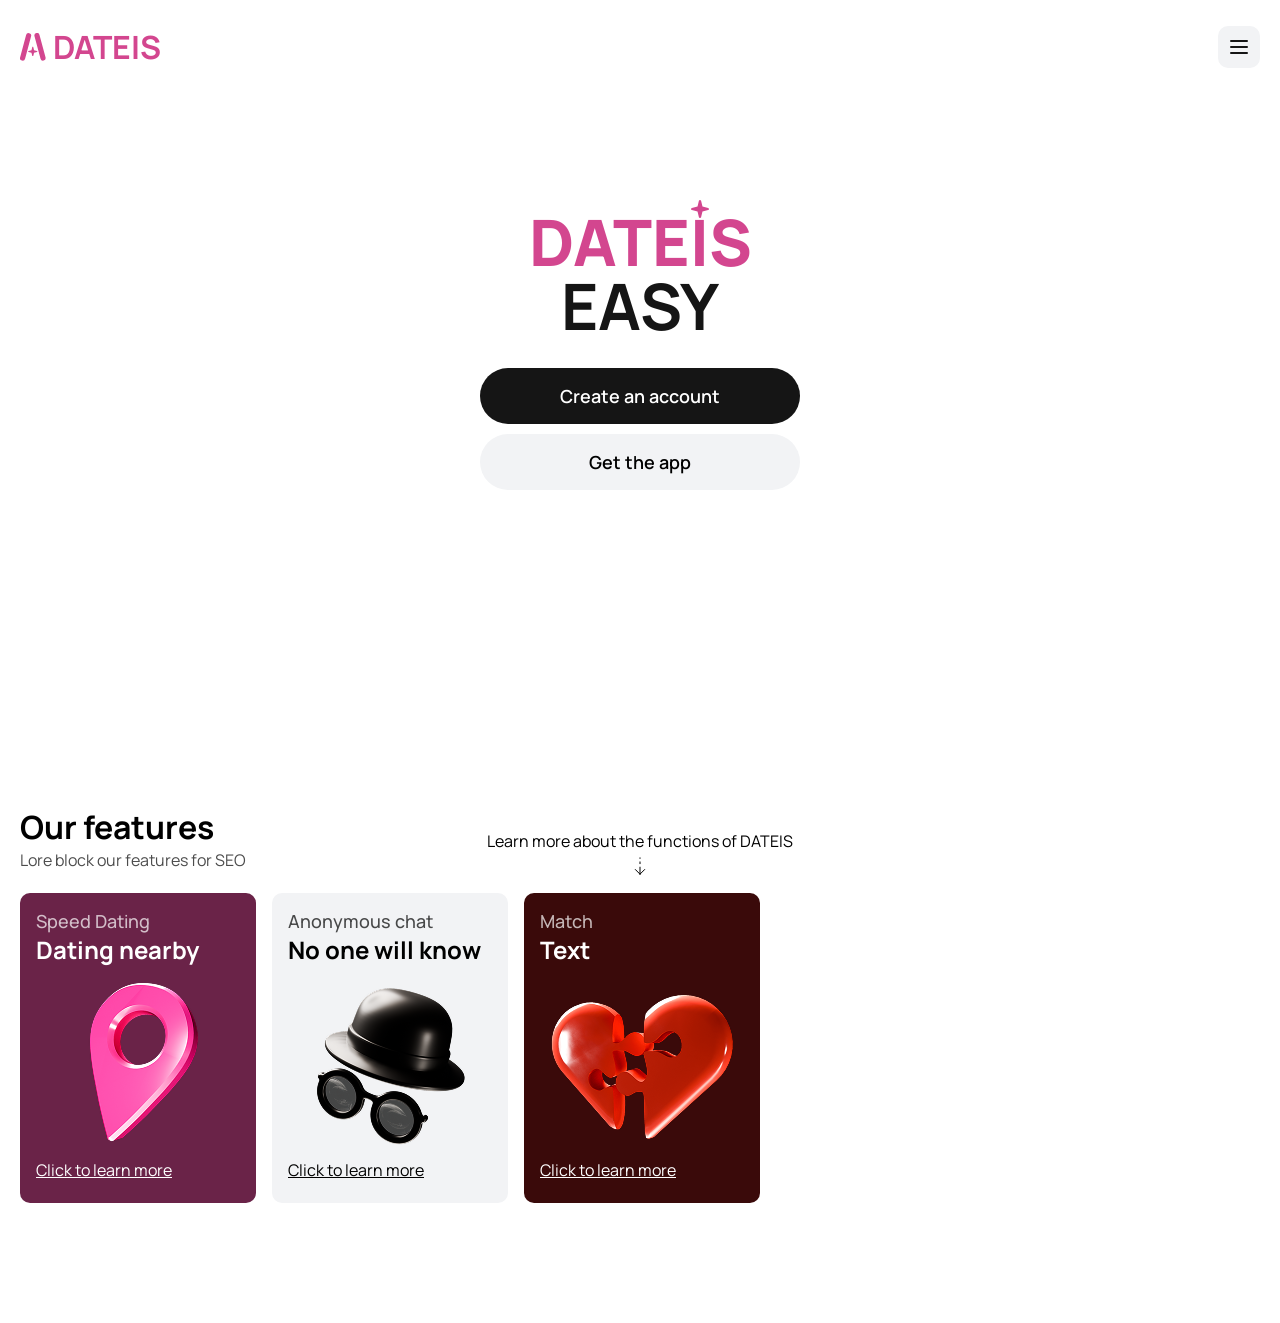
==== pr-preview/pr-1/index.html @ 0ae39d93 "deploy: c37355ca17e97cf9c4547670571e0a93aa40bb6c" ====
<!doctype html>
<html lang="en">
  <head>
    <meta charset="UTF-8" />
    <meta name="viewport" content="width=device-width, initial-scale=1.0" />
    <title>DATEIS</title>

    <style>
      *,
      *:after,
      *:before {
        box-sizing: border-box;
      }

      html,
      body {
        overflow-x: hidden;
      }

      header {
        position: absolute;
        top: 0;
        left: 0;
        width: 100vw;
      }

      .container {
        margin: 0 auto;
        width: 100%;
        max-width: calc(100% - 40px);
      }

      .header__inner {
        display: flex;
        align-items: center;
        justify-content: space-between;
        padding-top: 25px;
        padding-bottom: 25px;
      }

      p,
      a {
        margin: 0;
        text-decoration: none;
      }

      a.header--title {
        color: var(--primary);
        display: flex;
        align-items: center;
        gap: 7px;
        font-weight: 800;
        font-size: 2rem;
        text-transform: uppercase;
      }

      .header__burger {
        background: var(--third);
        width: 42px;
        height: 42px;
        border-radius: 10px;
        display: flex;
        align-items: center;
        justify-content: center;
      }

      .header__burger span {
        display: block;
        width: 18px;
        height: 2px;
        border-radius: 5px;
        background: var(--alternate);
        position: relative;
      }

      .header__burger span:after {
        position: absolute;
        content: "";
        top: -6px;
        width: 18px;
        height: 2px;
        border-radius: 5px;
        background: var(--alternate);
      }

      .header__burger span:before {
        position: absolute;
        content: "";
        top: 6px;
        width: 18px;
        height: 2px;
        border-radius: 5px;
        background: var(--alternate);
      }

      .intro__inner {
        padding-top: 210px;
      }

      h1 {
        color: var(--primary);
        font-size: 4rem;
        text-transform: uppercase;
        text-align: center;
        margin: 0;
        line-height: 1;
        font-weight: 800;
        position: relative;
        display: flex;
        flex-direction: column;
      }

      h1 span {
        color: var(--alternate);
        font-weight: 700;
      }

      h1 svg {
        position: absolute;
        top: -10px;
        right: calc(50% - 68.5px);
      }

      .link--primary,
      .link--secondary {
        width: 100%;
        height: 56px;
        border-radius: 60px;
        background: var(--alternate);
        color: var(--bg-color);
        display: flex;
        align-items: center;
        justify-content: center;
        font-size: 1.125rem;
        font-weight: 600;
        max-width: 320px;
        margin-left: auto;
        margin-right: auto;
      }

      .link--secondary {
        background: var(--third);
        color: var(--alternate-0);
        margin-top: 10px;
      }

      .cta--buttons {
        margin-top: 30px;
      }

      span.disappearing {
        color: var(--alternate-0);
        font-size: 1rem;
        position: fixed;
        display: flex;
        flex-direction: column;
        text-align: center;
        align-items: center;
        width: calc(100% - 40px);
        bottom: 20px;
        transition: 0.3s;
        opacity: 0;
        z-index: -20;
      }

      @media screen and (min-height: 580px) and (max-height: 800px) {
        span.disappearing {
          color: var(--alternate-0);
          font-size: 1rem;
          position: fixed;
          display: flex;
          flex-direction: column;
          text-align: center;
          align-items: center;
          width: calc(100% - 40px);
          bottom: 20px;
          transition: 0.3s;
          opacity: 1;
          z-index: 20;
        }
      }

      .features__inner {
        margin-top: 315px;
      }

      .features__inner h2 {
        margin: 0;
        font-weight: 700;
        color: var(--alternate-0);
        font-size: 2rem;
      }

      .section--subtitle {
        color: var(--alternate-0);
        opacity: 70%;
        font-size: 1rem;
      }

      ul.features--list {
        margin: 0;
        padding: 0;
        list-style: none;
        display: flex;
        gap: 16px;

        padding-bottom: 10px;
        margin-bottom: 110px;
        margin-top: 22px;
        overflow-x: scroll;
        margin-left: 20px;
        margin-right: 20px;
      }

      li.features--item {
        width: 236px;
        min-width: 236px;
        height: 310px;
        border-radius: 10px;
        background: var(--dark);
        padding: 16px;
        color: var(--bg-color);
      }

      li.features--item p {
        font-weight: 500;
        opacity: 70%;
        font-size: 1.125rem;
      }

      li.features--item h3 {
        font-weight: 700;
        font-size: 1.5rem;
        margin: 0;
      }

      li.features--item picture {
        margin: 0;
        padding: 0;
        height: 193px;
        max-height: 193px;
        min-height: 193px;
        display: block;
      }

      li.features--item picture img {
        margin-left: auto;
        margin-right: auto;
        display: block;
      }

      a.features--link {
        color: var(--bg-color);
        text-decoration: underline;
        font-size: 1rem;
      }

      li.features--item:nth-child(2) {
        background: var(--third);
        color: var(--alternate-0);
      }

      li.features--item:nth-child(3) {
        background: var(--dark-2);
        color: var(--bg-color);
      }

      li.features--item:nth-child(2) a.features--link {
        color: var(--alternate-0);
      }

      li.features--item:nth-child(2) picture {
        padding-top: 21px;
      }

      li.features--item:nth-child(3) picture {
        padding-top: 28px;
      }
    </style>

    <link rel="stylesheet" href="/styles/style.css" />
  </head>
  <body>
    <header>
      <div class="container">
        <div class="header__inner">
          <div class="header__logo">
            <a href="/" class="header--title">
              <svg
                xmlns="http://www.w3.org/2000/svg"
                width="26"
                height="28"
                fill="none"
              >
                <path
                  fill="#d3468f"
                  d="M19.494 1.915a2.583 2.583 0 0 0-4.99 1.338L20.52 25.71a2.583 2.583 0 0 0 4.99-1.337zM13.327 14.254l.72 2.932 2.931.72c.585.143.585.974 0 1.118l-2.931.72-.72 2.932c-.143.584-.975.584-1.119 0l-.72-2.932-2.931-.72c-.584-.143-.584-.974 0-1.118l2.932-.72.72-2.932c.143-.584.974-.584 1.118 0M.089 24.446a2.583 2.583 0 1 0 4.99 1.337l6.018-22.457a2.583 2.583 0 1 0-4.99-1.338z"
                />
              </svg>
              <b>Dateis</b>
            </a>
          </div>

          <div class="header__burger">
            <span></span>
          </div>
        </div>
      </div>
    </header>

    <main>
      <section class="section--intro">
        <div class="container">
          <div class="intro__inner">
            <h1>
              Dateis
              <span class="dynamic--word"> Easy </span>

              <svg
                xmlns="http://www.w3.org/2000/svg"
                width="18"
                height="18"
                fill="none"
              >
                <path
                  fill="#d3468f"
                  d="m10.083.849 1.393 5.678 5.676 1.394c1.13.277 1.13 1.887 0 2.166l-5.676 1.394-1.394 5.678c-.276 1.131-1.886 1.131-2.165 0L6.524 11.48.848 10.087C-.282 9.81-.282 8.2.848 7.92l5.676-1.394L7.917.849c.277-1.132 1.887-1.132 2.165 0"
                />
              </svg>
            </h1>

            <div class="cta--buttons">
              <a href="#" class="link--primary">Create an account</a>
              <a href="#" class="link--secondary">Get the app</a>
            </div>

            <span class="disappearing" id="disapText">
              Learn more about the functions of DATEIS
              <svg
                xmlns="http://www.w3.org/2000/svg"
                width="28"
                height="28"
                fill="none"
              >
                <g
                  stroke="#000"
                  stroke-linecap="round"
                  stroke-linejoin="round"
                  clip-path="url(#a)"
                >
                  <path
                    d="M14 5.833v.584m0 3.5v1.75m0 3.5v7M18.667 17.5 14 22.167M9.333 17.5 14 22.167"
                  />
                </g>
                <defs>
                  <clipPath id="a">
                    <path fill="#fff" d="M0 0h28v28H0z" />
                  </clipPath>
                </defs>
              </svg>
            </span>
          </div>
        </div>
      </section>

      <section class="section--features">
        <div class="container">
          <div class="features__inner">
            <h2 class="section--title">Our features</h2>
            <p class="section--subtitle">Lore block our features for SEO</p>
          </div>
        </div>

        <ul class="features--list">
          <li class="features--item">
            <p>Speed Dating</p>
            <h3>Dating nearby</h3>
            <picture>
              <source srcset="/img/point-1.webp" type="image/webp" />
              <img src="/img/point-1.png" alt="Loc alt" title="Loc title" />
            </picture>
            <a href="#" class="features--link">Click to learn more</a>
          </li>
          <li class="features--item">
            <p>Anonymous chat</p>
            <h3>No one will know</h3>
            <picture>
              <source srcset="/img/hat-1.webp" type="image/webp" />
              <img src="/img/hat-1.png" alt="Loc alt" title="Loc title" />
            </picture>
            <a href="#" class="features--link">Click to learn more</a>
          </li>
          <li class="features--item">
            <p>Match</p>
            <h3>Text</h3>
            <picture>
              <source srcset="/img/heart-1.webp" type="image/webp" />
              <img src="/img/heart-1.png" alt="Loc alt" title="Loc title" />
            </picture>
            <a href="#" class="features--link">Click to learn more</a>
          </li>
        </ul>
      </section>
    </main>

    <script src="/js/main.js" defer async></script>
  </body>
</html>
---- styles/style.css ----
:root {
  --bg-color: #ffffff;
  --primary: #d3468f;
  --alternate: #151515;
  --alternate-0: #000000;
  --third: #f2f3f5;
  --dark: #6a2348;
  --dark-2: #3a0a0a;
}

[data-theme="dark"] {
  --bg-color: #ffffff;
  --primary: #d3468f;
  --alternate: #151515;
  --third: #f2f3f5;
  --dark: #6a2348;
  --dark-2: #3a0a0a;
}

*,
*:after,
*:before {
  box-sizing: border-box;
}

@font-face {
  font-family: "Manrope";
  src: url(/fonts/Manrope-Regular.ttf);
  font-weight: 400;
  font-display: swap;
}

@font-face {
  font-family: "Manrope";
  src: url(/fonts/Manrope-ExtraBold.ttf);
  font-weight: 800;
  font-display: swap;
}

@font-face {
  font-family: "Manrope";
  src: url(/fonts/Manrope-Bold.ttf);
  font-weight: 700;
  font-display: swap;
}

@font-face {
  font-family: "Manrope";
  src: url(/fonts/Manrope-SemiBold.ttf);
  font-weight: 600;
  font-display: swap;
}

@font-face {
  font-family: "Manrope";
  src: url(/fonts/Manrope-Medium.ttf);
  font-weight: 500;
  font-display: swap;
}

body {
  margin: 0;
  font-family: "Manrope";
  font-weight: 400;
  color: var(--primary);
}

a {
  font-family: "Manrope";
}

span.disappearing svg {
  animation: swipe 1.5s ease-in infinite;
}

@keyframes swipe {
  0% {
    transform: translateY(0px);
  }
  37.5% {
    transform: translateY(7px);
  }
  75% {
    transform: translateY(0px);
  }
}
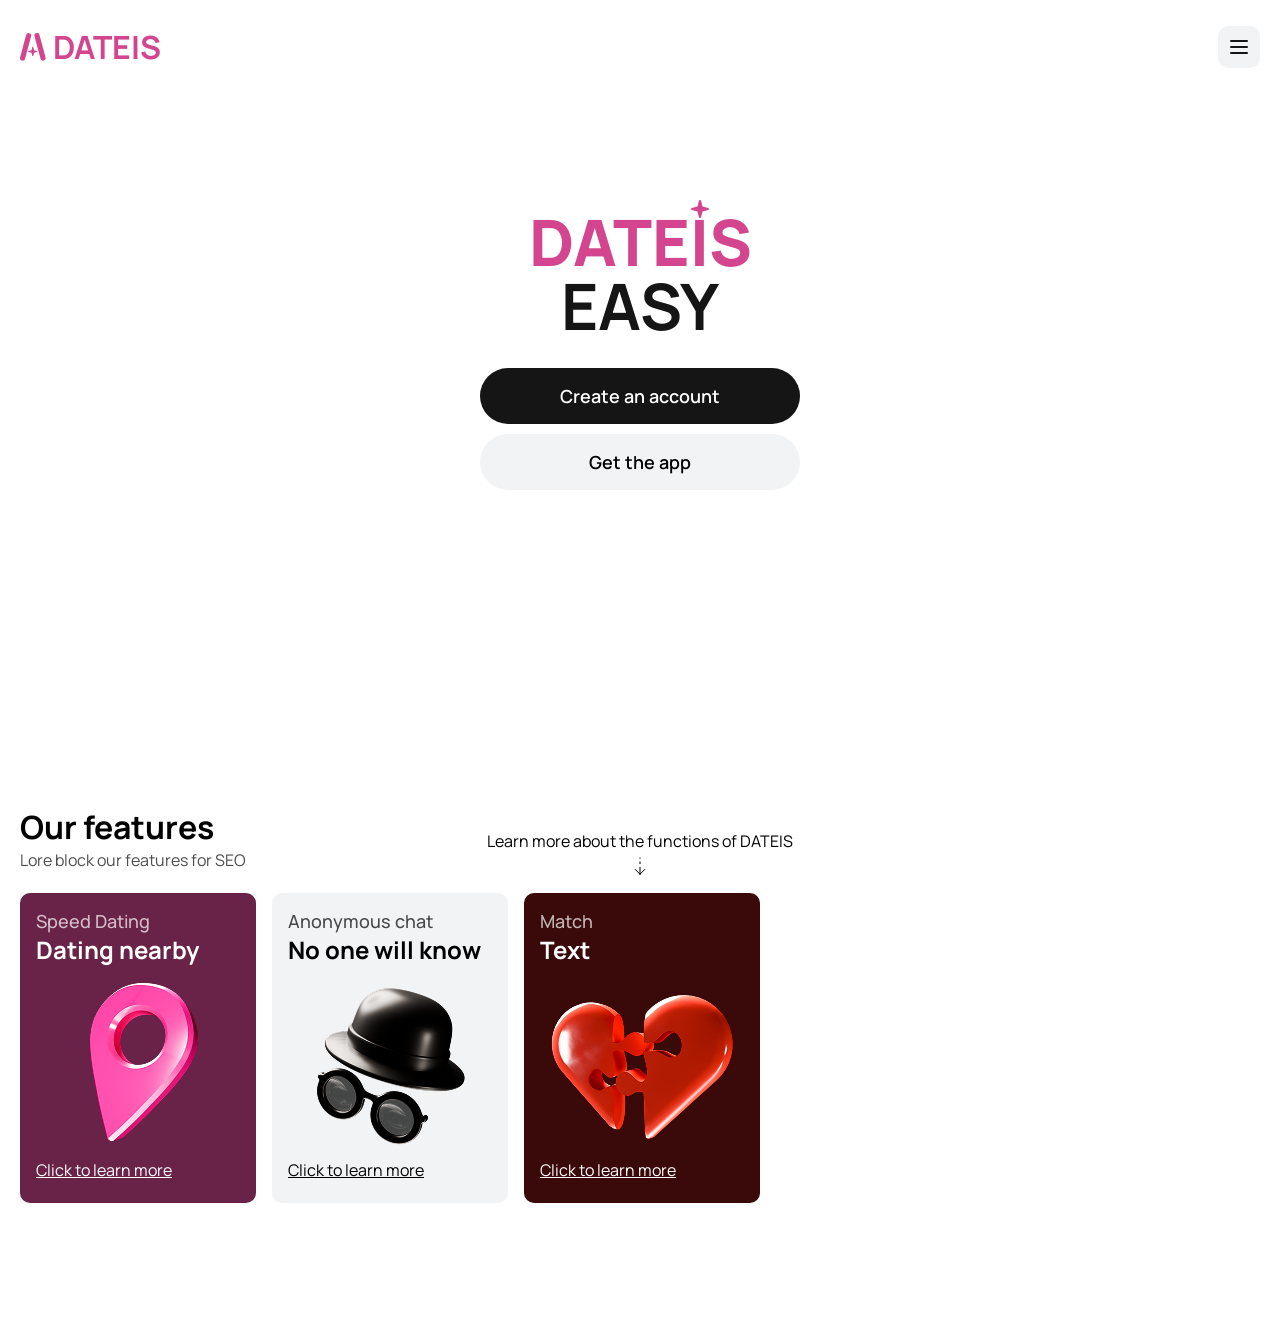
==== commit 805802d1: "deploy: 314586aa3e03aff69d96b721c1e1d7dd84c6d7e2" ====
--- a/pr-preview/pr-1/index.html
+++ b/pr-preview/pr-1/index.html
@@ -278,7 +278,7 @@
       }
     </style>
 
-    <link rel="stylesheet" href="/styles/style.css" />
+    <link rel="stylesheet" href="styles/style.css" />
   </head>
   <body>
     <header>
@@ -376,8 +376,8 @@
             <p>Speed Dating</p>
             <h3>Dating nearby</h3>
             <picture>
-              <source srcset="/img/point-1.webp" type="image/webp" />
-              <img src="/img/point-1.png" alt="Loc alt" title="Loc title" />
+              <!-- <source srcset="img/point-1.webp" type="image/webp" /> -->
+              <img src="img/point-1.png" alt="Loc alt" title="Loc title" />
             </picture>
             <a href="#" class="features--link">Click to learn more</a>
           </li>
@@ -385,8 +385,8 @@
             <p>Anonymous chat</p>
             <h3>No one will know</h3>
             <picture>
-              <source srcset="/img/hat-1.webp" type="image/webp" />
-              <img src="/img/hat-1.png" alt="Loc alt" title="Loc title" />
+              <!-- <source srcset="img/hat-1.webp" type="image/webp" /> -->
+              <img src="img/hat-1.png" alt="Loc alt" title="Loc title" />
             </picture>
             <a href="#" class="features--link">Click to learn more</a>
           </li>
@@ -394,8 +394,8 @@
             <p>Match</p>
             <h3>Text</h3>
             <picture>
-              <source srcset="/img/heart-1.webp" type="image/webp" />
-              <img src="/img/heart-1.png" alt="Loc alt" title="Loc title" />
+              <!-- <source srcset="img/heart-1.webp" type="image/webp" /> -->
+              <img src="img/heart-1.png" alt="Loc alt" title="Loc title" />
             </picture>
             <a href="#" class="features--link">Click to learn more</a>
           </li>
@@ -403,6 +403,6 @@
       </section>
     </main>
 
-    <script src="/js/main.js" defer async></script>
+    <script src="js/main.js" defer async></script>
   </body>
 </html>
--- a/pr-preview/pr-1/styles/style.css
+++ b/pr-preview/pr-1/styles/style.css
@@ -0,0 +1,86 @@
+:root {
+  --bg-color: #ffffff;
+  --primary: #d3468f;
+  --alternate: #151515;
+  --alternate-0: #000000;
+  --third: #f2f3f5;
+  --dark: #6a2348;
+  --dark-2: #3a0a0a;
+}
+
+[data-theme="dark"] {
+  --bg-color: #ffffff;
+  --primary: #d3468f;
+  --alternate: #151515;
+  --third: #f2f3f5;
+  --dark: #6a2348;
+  --dark-2: #3a0a0a;
+}
+
+*,
+*:after,
+*:before {
+  box-sizing: border-box;
+}
+
+@font-face {
+  font-family: "Manrope";
+  src: url(../fonts/Manrope-Regular.ttf);
+  font-weight: 400;
+  font-display: swap;
+}
+
+@font-face {
+  font-family: "Manrope";
+  src: url(../fonts/Manrope-ExtraBold.ttf);
+  font-weight: 800;
+  font-display: swap;
+}
+
+@font-face {
+  font-family: "Manrope";
+  src: url(../fonts/Manrope-Bold.ttf);
+  font-weight: 700;
+  font-display: swap;
+}
+
+@font-face {
+  font-family: "Manrope";
+  src: url(../fonts/Manrope-SemiBold.ttf);
+  font-weight: 600;
+  font-display: swap;
+}
+
+@font-face {
+  font-family: "Manrope";
+  src: url(../fonts/Manrope-Medium.ttf);
+  font-weight: 500;
+  font-display: swap;
+}
+
+body {
+  margin: 0;
+  font-family: "Manrope";
+  font-weight: 400;
+  color: var(--primary);
+}
+
+a {
+  font-family: "Manrope";
+}
+
+span.disappearing svg {
+  animation: swipe 1.5s ease-in infinite;
+}
+
+@keyframes swipe {
+  0% {
+    transform: translateY(0px);
+  }
+  37.5% {
+    transform: translateY(7px);
+  }
+  75% {
+    transform: translateY(0px);
+  }
+}
